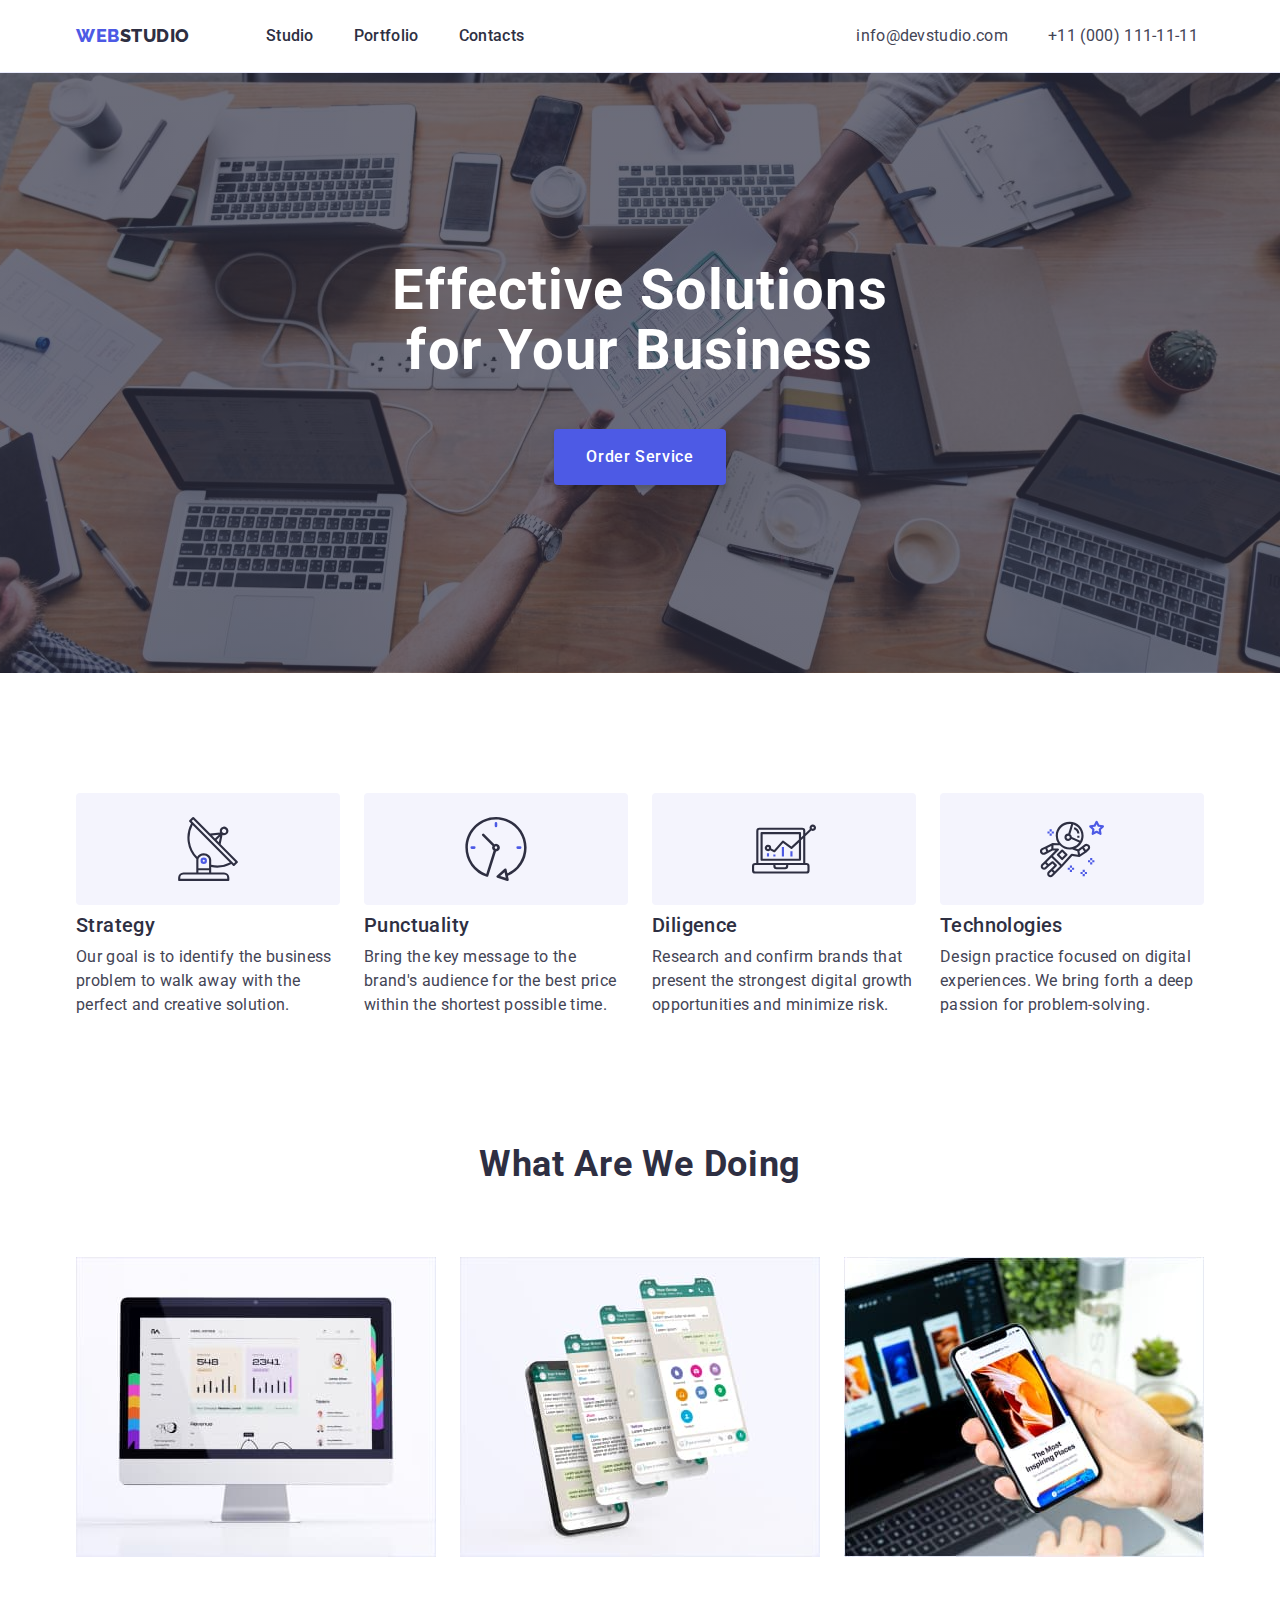
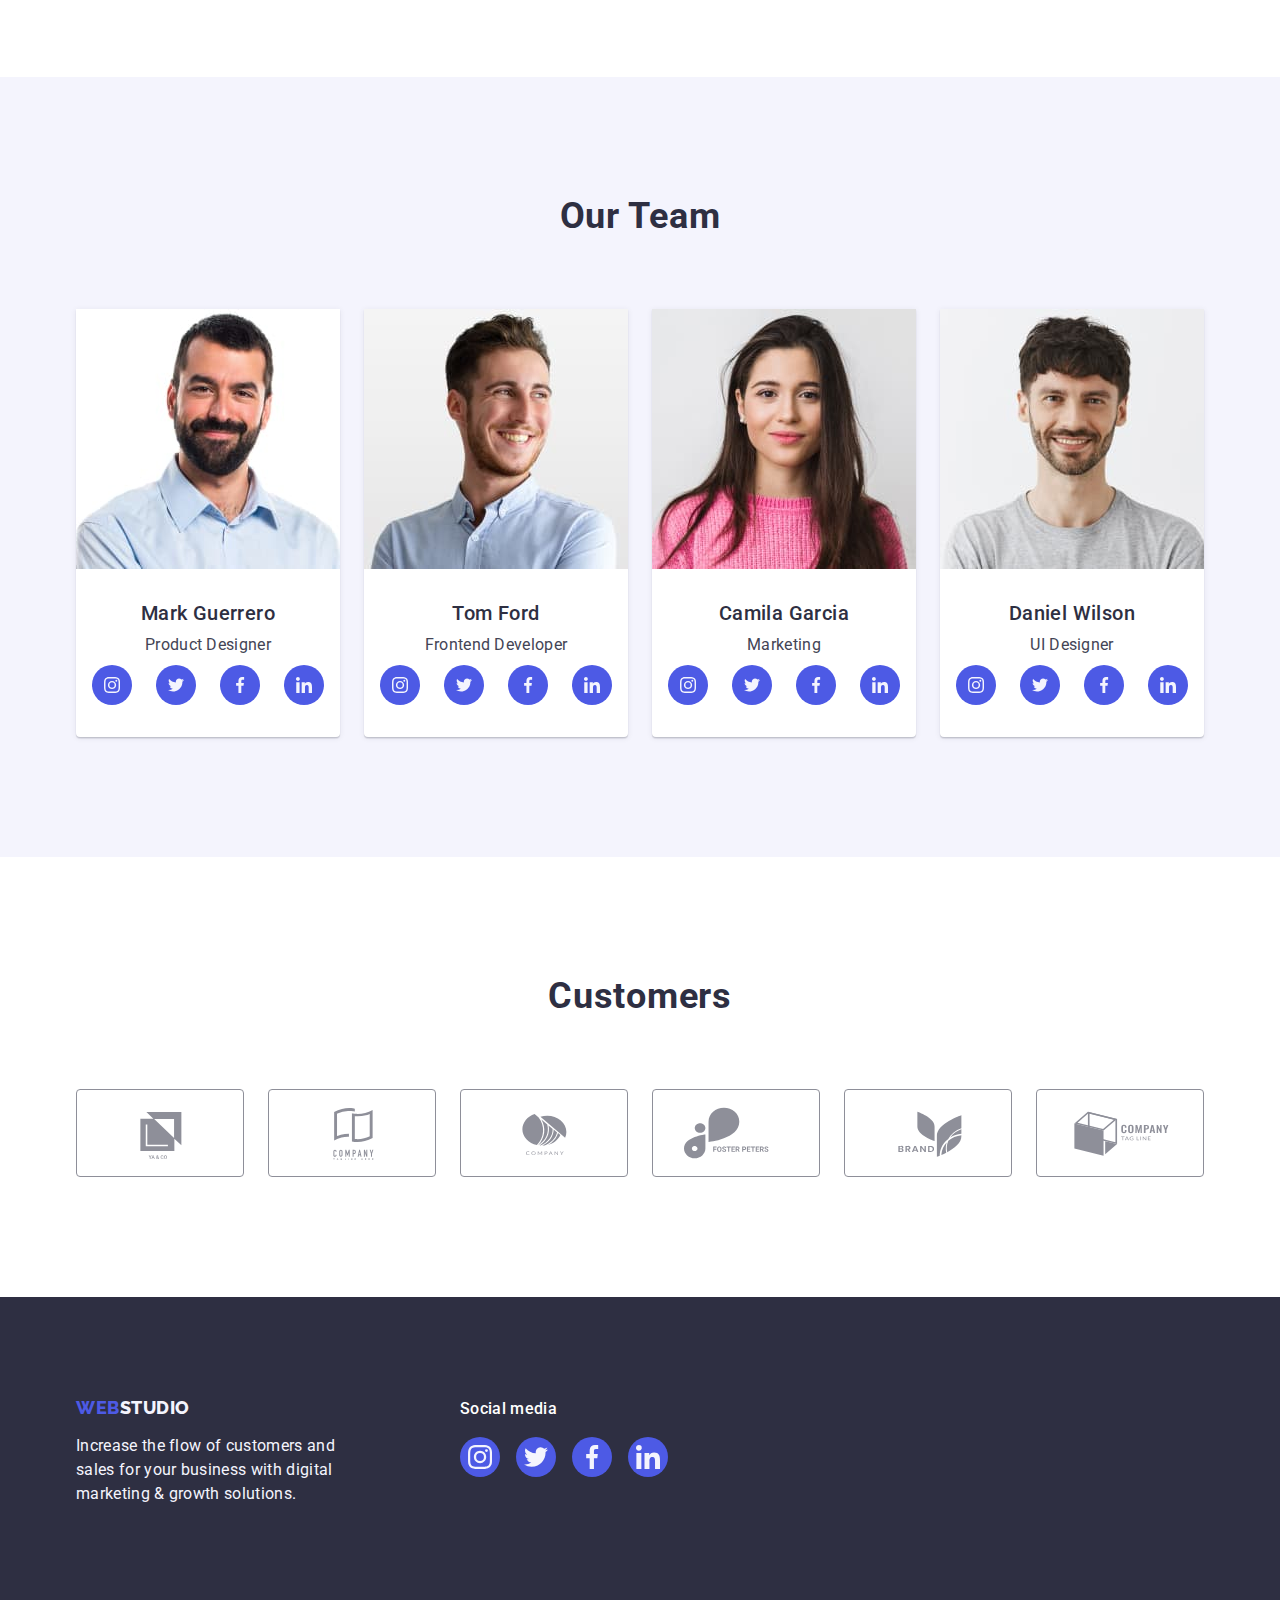
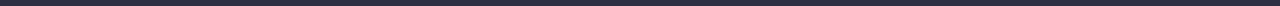
==== index.html @ 0d64856b "Initial commit" ====
<!DOCTYPE html>
<html lang="en">
  <head>
    <meta charset="UTF-8" />
    <meta name="viewport" content="width=device-width, initial-scale=1.0" />
    <link
      rel="stylesheet"
      href="https://cdnjs.cloudflare.com/ajax/libs/modern-normalize/2.0.0/modern-normalize.min.css"
      integrity="sha512-4xo8blKMVCiXpTaLzQSLSw3KFOVPWhm/TRtuPVc4WG6kUgjH6J03IBuG7JZPkcWMxJ5huwaBpOpnwYElP/m6wg=="
      crossorigin="anonymous"
      referrerpolicy="no-referrer"
    />
    <link rel="preconnect" href="https://fonts.googleapis.com" />
    <link rel="preconnect" href="https://fonts.gstatic.com" crossorigin />
    <link
      href="https://fonts.googleapis.com/css2?family=Montserrat:wght@400;700&family=Raleway:wght@800&family=Roboto:wght@400;500;700;900&display=swap"
      rel="stylesheet"
    />
    <link rel="stylesheet" href="./css/styles.css" />
    <title>HW-01</title>
  </head>
  <body class="body">
    <header class="header">
      <div class="container head">
        <!-- _____________________________________________________NAVIGATION - MENU -->
        <nav class="nav">
          <a href="./index.html" class="logo link"
            >Web<span class="logo-studio">Studio</span></a
          >
          <ul class="menu list">
            <li class="menu-item">
              <a href="./index.html" class="menu-link link">Studio</a>
            </li>
            <li class="menu-item">
              <a href="./portfolio.html" class="menu-link link">Portfolio</a>
            </li>
            <li class="menu-item">
              <a href="" class="menu-link link">Contacts</a>
            </li>
          </ul>
        </nav>
        <!-- ______________________________________________________ADDRESSES_____ -->
        <address class="address link">
          <ul class="address list">
            <li>
              <a href="mailto:info@devstudio.com" class="mail-tel link"
                >info@devstudio.com</a
              >
            </li>
            <li>
              <a href="tel:+110001111111" class="mail-tel link"
                >+11 (000) 111-11-11</a
              >
            </li>
          </ul>
        </address>
      </div>
    </header>
    <main>
      <!-- _______________________________________________________FIRST SECTION ______-->
      <section class="starting-section background section">
        <div class="container container-one">
          <h1 class="heading-one">Effective Solutions for Your Business</h1>
          <button type="button" class="index-s-one-button">
            Order Service
          </button>
        </div>
      </section>
      <section class="section">
        <div class="container">
          <h2 class="visually-hidden">section2</h2>
          <!-- _____________________________________________________________________________________________ GOALS-->
          <ul class="first-index list">
            <li class="i-list-item">
              <div class="goal-icon-box">
                <svg width="64" height="64" xmlns="http://www.w3.org/2000/svg">
                  <use href="./images/icons.svg#icon-antenna1"></use>
                </svg>
              </div>
              <h3 class="index-h-three">Strategy</h3>
              <p class="index-p">
                Our goal is to identify the business problem to walk away with
                the perfect and creative solution.
              </p>
            </li>
            <li class="i-list-item">
              <div class="goal-icon-box">
                <svg width="64" height="64" xmlns="http://www.w3.org/2000/svg">
                  <use href="./images/icons.svg#icon-clock1"></use>
                </svg>
              </div>
              <h3 class="index-h-three">Punctuality</h3>
              <p class="index-p">
                Bring the key message to the brand's audience for the best price
                within the shortest possible time.
              </p>
            </li>
            <li class="i-list-item">
              <div class="goal-icon-box">
                <svg width="64" height="64" xmlns="http://www.w3.org/2000/svg">
                  <use href="./images/icons.svg#icon-diagram1"></use>
                </svg>
              </div>
              <h3 class="index-h-three">Diligence</h3>
              <p class="index-p">
                Research and confirm brands that present the strongest digital
                growth opportunities and minimize risk.
              </p>
            </li>
            <li class="i-list-item">
              <div class="goal-icon-box">
                <svg width="64" height="64" xmlns="http://www.w3.org/2000/svg">
                  <use href="./images/icons.svg#icon-astronaut1"></use>
                </svg>
              </div>
              <h3 class="index-h-three">Technologies</h3>
              <p class="index-p">
                Design practice focused on digital experiences. We bring forth a
                deep passion for problem-solving.
              </p>
            </li>
          </ul>
        </div>
      </section>
      <!-- ___________________________________________________________________________________WHAT R WE DOING SECTION ___-->
      <section class="third-section section">
        <div class="container">
          <h2 class="index-h-two">What are we doing</h2>
          <ul class="second-index list">
            <li class="second-list-item">
              <img
                class="img"
                src="./images/img1a.jpg"
                alt="Computer screen with a displayed data of some website"
                width="360"
                height="300"
              />
            </li>
            <li class="second-list-item">
              <img
                class="img"
                src="./images/img2a.jpg"
                alt="Mobile phone with four layers of different
            screens coming out of it. No background."
                width="360"
                height="300"
              />
            </li>
            <li class="second-list-item">
              <img
                class="img"
                src="./images/img3a.jpg"
                alt="Hand holding a mobile phone over a laptop."
                width="360"
                height="300"
              />
            </li>
          </ul>
        </div>
      </section>
      <!-- ___________________________________________________________________________________________STUFF SECTION________-->
      <section class="section four">
        <div class="container stuff-container">
          <h2 class="index-h-two">Our Team</h2>
          <ul class="stuff-list list">
            <li class="stuff-description">
              <img
                src="./images/tc1a.jpg"
                alt="Mark Guerrero. Product designer. Man with black hair and a beard, blue collar."
                width="264"
                height="260"
              />
              <div class="stuff">
                <h3 class="index-h-three">Mark Guerrero</h3>
                <p class="index-p">Product Designer</p>
                <ul class="list social-media-icons">
                  <li class="social-media-list">
                    <a href="" class="sm-icon">
                      <svg
                        class="svg-stuff"
                        xmlns="http://www.w3.org/2000/svg"
                        width="16"
                        height="16"
                        viewBox="0 0 16 16"
                        fill="none"
                      >
                        <use href="./images/icons.svg#icon-instagram2"></use>
                      </svg>
                    </a>
                  </li>
                  <li class="social-media-list">
                    <a href="" class="sm-icon">
                      <svg
                        class="svg-stuff"
                        xmlns="http://www.w3.org/2000/svg"
                        width="16"
                        height="16"
                        viewBox="0 0 16 16"
                        fill="none"
                      >
                        <use href="./images/icons.svg#icon-twitter1"></use>
                      </svg>
                    </a>
                  </li>
                  <li class="social-media-list">
                    <a href="" class="sm-icon">
                      <svg
                        class="svg-stuff"
                        xmlns="http://www.w3.org/2000/svg"
                        width="16"
                        height="16"
                        viewBox="0 0 16 16"
                        fill="none"
                      >
                        <use href="./images/icons.svg#icon-facebook1"></use>
                      </svg>
                    </a>
                  </li>
                  <li class="social-media-list">
                    <a href="" class="sm-icon">
                      <svg
                        class="svg-stuff"
                        xmlns="http://www.w3.org/2000/svg"
                        width="16"
                        height="16"
                        viewBox="0 0 16 16"
                        fill="none"
                      >
                        <use href="./images/icons.svg#icon-linkedin1"></use>
                      </svg>
                    </a>
                  </li>
                </ul>
              </div>
            </li>
            <li class="stuff-description">
              <img
                src="./images/tc2a.jpg"
                alt="Tom Ford, frontend developer. Young man with light brown hair and stylish beard."
                width="264"
                height="260"
              />
              <div class="stuff">
                <h3 class="index-h-three">Tom Ford</h3>
                <p class="index-p">Frontend Developer</p>
                <ul class="list social-media-icons">
                  <li class="social-media-list">
                    <a href="" class="sm-icon">
                      <svg
                        class="svg-stuff"
                        xmlns="http://www.w3.org/2000/svg"
                        width="16"
                        height="16"
                        viewBox="0 0 16 16"
                        fill="none"
                      >
                        <use href="./images/icons.svg#icon-instagram2"></use>
                      </svg>
                    </a>
                  </li>
                  <li class="social-media-list">
                    <a href="" class="sm-icon">
                      <svg
                        class="svg-stuff"
                        xmlns="http://www.w3.org/2000/svg"
                        width="16"
                        height="16"
                        viewBox="0 0 16 16"
                        fill="none"
                      >
                        <use href="./images/icons.svg#icon-twitter1"></use>
                      </svg>
                    </a>
                  </li>
                  <li class="social-media-list">
                    <a href="" class="sm-icon">
                      <svg
                        class="svg-stuff"
                        xmlns="http://www.w3.org/2000/svg"
                        width="16"
                        height="16"
                        viewBox="0 0 16 16"
                        fill="none"
                      >
                        <use href="./images/icons.svg#icon-facebook1"></use>
                      </svg>
                    </a>
                  </li>
                  <li class="social-media-list">
                    <a href="" class="sm-icon">
                      <svg
                        class="svg-stuff"
                        xmlns="http://www.w3.org/2000/svg"
                        width="16"
                        height="16"
                        viewBox="0 0 16 16"
                        fill="none"
                      >
                        <use href="./images/icons.svg#icon-linkedin1"></use>
                      </svg>
                    </a>
                  </li>
                </ul>
              </div>
            </li>
            <li class="stuff-description">
              <img
                src="./images/tc3a.jpg"
                alt="Camina Garcia, marketing. A woman with long brown hair, wearing ping sweater."
                width="264"
                height="260"
              />
              <div class="stuff">
                <h3 class="index-h-three">Camila Garcia</h3>
                <p class="index-p">Marketing</p>
                <ul class="list social-media-icons">
                  <li class="social-media-list">
                    <a href="" class="sm-icon">
                      <svg
                        class="svg-stuff"
                        xmlns="http://www.w3.org/2000/svg"
                        width="16"
                        height="16"
                        viewBox="0 0 16 16"
                        fill="none"
                      >
                        <use href="./images/icons.svg#icon-instagram2"></use>
                      </svg>
                    </a>
                  </li>
                  <li class="social-media-list">
                    <a href="" class="sm-icon">
                      <svg
                        class="svg-stuff"
                        xmlns="http://www.w3.org/2000/svg"
                        width="16"
                        height="16"
                        viewBox="0 0 16 16"
                        fill="none"
                      >
                        <use href="./images/icons.svg#icon-twitter1"></use>
                      </svg>
                    </a>
                  </li>
                  <li class="social-media-list">
                    <a href="" class="sm-icon">
                      <svg
                        class="svg-stuff"
                        xmlns="http://www.w3.org/2000/svg"
                        width="16"
                        height="16"
                        viewBox="0 0 16 16"
                        fill="none"
                      >
                        <use href="./images/icons.svg#icon-facebook1"></use>
                      </svg>
                    </a>
                  </li>
                  <li class="social-media-list">
                    <a href="" class="sm-icon">
                      <svg
                        class="svg-stuff"
                        xmlns="http://www.w3.org/2000/svg"
                        width="16"
                        height="16"
                        viewBox="0 0 16 16"
                        fill="none"
                      >
                        <use href="./images/icons.svg#icon-linkedin1"></use>
                      </svg>
                    </a>
                  </li>
                </ul>
              </div>
            </li>
            <li class="stuff-description">
              <img
                src="./images/tc4a.jpg"
                alt="Daniel Wilson, UI designer. A young man with dark brown hair, wearing a tshirt."
                width="264"
                height="260"
              />
              <div class="stuff">
                <h3 class="index-h-three">Daniel Wilson</h3>
                <p class="index-p">UI Designer</p>
                <ul class="list social-media-icons">
                  <li class="social-media-list">
                    <a href="" class="sm-icon">
                      <svg
                        class="svg-stuff"
                        xmlns="http://www.w3.org/2000/svg"
                        width="16"
                        height="16"
                        viewBox="0 0 16 16"
                        fill="none"
                      >
                        <use href="./images/icons.svg#icon-instagram2"></use>
                      </svg>
                    </a>
                  </li>
                  <li class="social-media-list">
                    <a href="" class="sm-icon">
                      <svg
                        class="svg-stuff"
                        xmlns="http://www.w3.org/2000/svg"
                        width="16"
                        height="16"
                        viewBox="0 0 16 16"
                        fill="none"
                      >
                        <use href="./images/icons.svg#icon-twitter1"></use>
                      </svg>
                    </a>
                  </li>
                  <li class="social-media-list">
                    <a href="" class="sm-icon">
                      <svg
                        class="svg-stuff"
                        xmlns="http://www.w3.org/2000/svg"
                        width="16"
                        height="16"
                        viewBox="0 0 16 16"
                        fill="none"
                      >
                        <use href="./images/icons.svg#icon-facebook1"></use>
                      </svg>
                    </a>
                  </li>
                  <li class="social-media-list">
                    <a href="" class="sm-icon">
                      <svg
                        class="svg-stuff"
                        xmlns="http://www.w3.org/2000/svg"
                        width="16"
                        height="16"
                        viewBox="0 0 16 16"
                        fill="none"
                      >
                        <use href="./images/icons.svg#icon-linkedin1"></use>
                      </svg>
                    </a>
                  </li>
                </ul>
              </div>
            </li>
          </ul>
        </div>
      </section>
      <!-- ________________________________________________________________________________CUSTOMERS ___-->
      <section class="section">
        <div class="container">
          <h2 class="index-h-two">Customers</h2>
          <ul class="customers list">
            <li class="icon-list">
              <a href="" class="customers-icon icon">
                <svg
                  class="svg-customer"
                  width="104"
                  height="56"
                  viewBox="0 0 104 56"
                  fill="none"
                >
                  <use href="./images/icons.svg#icon-logo"></use>
                </svg>
              </a>
            </li>
            <li class="icon-list">
              <a href="" class="customers-icon icon">
                <svg
                  class="svg-customer"
                  width="104"
                  height="56"
                  viewBox="0 0 104 56"
                  fill="none"
                >
                  <use href="./images/icons.svg#icon-logo2"></use>
                </svg>
              </a>
            </li>
            <li class="icon-list">
              <a href="" class="customers-icon icon">
                <svg
                  class="svg-customer"
                  width="104"
                  height="56"
                  viewBox="0 0 104 56"
                  fill="none"
                >
                  <use href="./images/icons.svg#icon-logo3"></use>
                </svg>
              </a>
            </li>
            <li class="icon-list">
              <a href="" class="customers-icon icon">
                <svg
                  class="svg-customer"
                  width="104"
                  height="56"
                  viewBox="0 0 104 56"
                  fill="none"
                >
                  <use href="./images/icons.svg#icon-logo4"></use>
                </svg>
              </a>
            </li>
            <li class="icon-list">
              <a href="" class="customers-icon icon">
                <svg
                  class="svg-customer"
                  width="104"
                  height="56"
                  viewBox="0 0 104 56"
                  fill="none"
                >
                  <use href="./images/icons.svg#icon-logo5"></use>
                </svg>
              </a>
            </li>
            <li class="icon-list">
              <a href="" class="customers-icon icon">
                <svg
                  class="svg-customer"
                  width="104"
                  height="56"
                  viewBox="0 0 104 56"
                  fill="none"
                >
                  <use href="./images/icons.svg#icon-logo6"></use>
                </svg>
              </a>
            </li>
          </ul>
        </div>
      </section>
    </main>
    <!-- _________________________________________________________________________FOOTER-->
    <footer id="contacts" class="footer">
      <div class="container footer-container">
        <div class="footer-logo-div">
          <a href="./index.html" class="logo link footer-logo"
            >Web<span class="logo-studio">Studio</span></a
          >
          <p class="footer-text">
            Increase the flow of customers and sales for your business with
            digital marketing & growth solutions.
          </p>
        </div>
        <div>
          <p class="social-media-text">Social media</p>
          <ul class="list sm-icons-footer">
            <li class="social-media-list">
              <a href="" class="sm-icon-f">
                <svg
                  class="svg-stuff"
                  xmlns="http://www.w3.org/2000/svg"
                  width="24"
                  height="24"
                  viewBox="0 0 24 24"
                  fill="none"
                >
                  <use href="./images/icons.svg#icon-instagram2"></use>
                </svg>
              </a>
            </li>
            <li class="social-media-list">
              <a href="" class="sm-icon-f">
                <svg
                  class="svg-stuff"
                  xmlns="http://www.w3.org/2000/svg"
                  width="24"
                  height="24"
                  viewBox="0 0 24 24"
                  fill="none"
                >
                  <use href="./images/icons.svg#icon-twitter1"></use>
                </svg>
              </a>
            </li>
            <li class="social-media-list">
              <a href="" class="sm-icon-f">
                <svg
                  class="svg-stuff"
                  xmlns="http://www.w3.org/2000/svg"
                  width="24"
                  height="24"
                  viewBox="0 0 24 24"
                  fill="none"
                >
                  <use href="./images/icons.svg#icon-facebook1"></use>
                </svg>
              </a>
            </li>
            <li class="social-media-list">
              <a href="" class="sm-icon-f">
                <svg
                  class="svg-stuff"
                  xmlns="http://www.w3.org/2000/svg"
                  width="24"
                  height="24"
                  viewBox="0 0 24 24"
                  fill="none"
                >
                  <use href="./images/icons.svg#icon-linkedin1"></use>
                </svg>
              </a>
            </li>
          </ul>
        </div>
      </div>
    </footer>
  </body>
</html>
---- css/styles.css ----
:root {
  --primary-brand: #4d5ae5;
  --pressed-state: #404bbf;
  --dark: #2e2f42;
  --success: #31d0aa;
  --text: #434455;
  --subtle-text: #8e8f99;
  --accent: #e7e9fc;
  --light: #f4f4fd;
  --modal-overlay: #2e2f4266;
  --hero-background: #2e2f42b2;
  --white-background: #ffffff;
  --modal-background: #fcfcfc;
  --gap-header: 40px;
  --gap-content: 24px;
  --col-count: 3;
}

* {
  box-sizing: border-box;
  margin: 0;
  padding: 0;
}

.body {
  color: var(--text);
  font-family: "Roboto", sans-serif;
  font-weight: regular;
  font-size: 16px;
  line-height: 1.5;
  letter-spacing: 0.02em;
  background-color: var(--white-background);
}

.container {
  width: 1158px;
  padding: 0 15px;
  margin: 0 auto;
}

.link {
  text-decoration: none;
}

.list {
  list-style: none;
}

.section {
  padding-bottom: 120px;
  padding-top: 120px;
}

img {
  display: block;
  max-width: 100%;
  height: auto;
}

h1,
h2,
h3,
h4,
h5,
h6,
p {
  margin: 0;
}

/* HEADER */

.header {
  border-bottom: 1px solid var(--accent);
  display: flex;
  box-shadow: 0px 2px 1px rgba(46, 47, 66, 0.08), 0px 1px 1px rgba(46, 47, 66, 0.16), 0px 1px 6px rgba(46, 47, 66, 0.08);
  max-width: 100%;
}

.head {
  display: flex;
}

.nav {
  display: flex;
  align-items: center;
  margin-right: 332px;
}

.menu {
  display: flex;
  flex-direction: row;
  justify-content: flex-start;
  align-items: flex-start;
  flex-shrink: 0;
  gap: var(--gap-header);
  }

.menu-link {
  color: var(--dark);
  font-size: 16px;
  font-weight: 500;
  letter-spacing: 0.02em;
  padding: 24px 0;
}

.menu-item {
  padding: 24px 0;
}

nav .logo {
  font-family: Raleway, sans-serif;
  font-weight: 800;
  font-size: 18px;
  line-height: 1.17;
  letter-spacing: 0.03em;
  text-transform: uppercase;
  color: var(--primary-brand);
  margin-right: 76px;
}

nav .logo-studio {
  color: var(--dark);
}

.menu-link:hover,
.menu-link:focus {
  color: var(--pressed-state);
  display: flex;
  padding-top: 0;
  padding-bottom: 0;
  flex-direction: column;
  align-items: flex-start;
  flex-shrink: 0;
  gap: var(--gap-header);
}

.address {
  display: flex;
  flex-direction: row;
  align-items: center;
  gap: var(--gap-header);
  letter-spacing: 0.32px;
  font-style: normal;
}

.mail-tel {
  color: var(--text);
}

.mail-tel:hover {
  color: var(--pressed-state);
}

.mail-tel:focus {
  color: var(--pressed-state);
}

.logo {
  font-family: Raleway, sans-serif;
  font-weight: 800;
  font-size: 18px;
  line-height: 1.17;
  letter-spacing: 0.03em;
  text-transform: uppercase;
  color: var(--primary-brand);
}

.logo-studio {
  color: var(--light);
}

/* FOOTER */

.footer {
  background-color: var(--dark);
  padding: 100px 0;
  }

.footer-container {
  display: flex;
  align-items: baseline;
}
  
.footer-logo {
  display: inline-block;
  margin-bottom: 16px;
}

.footer-text {
  color: var(--light);
  max-width: 264px;
  text-align: left;
 }

.footer-logo-div {
  margin-right: 120px;
}

.social-media-text {
  color: var(--white-background);
  font-weight: 500;
  margin-bottom: 16px;
}

.sm-icons-footer {
  display: flex;
justify-content: center;
align-items: center;
gap: 16px;
}

.sm-icon-f {
background-color: var(--primary-brand);
border-radius: 50%;
width: 100%;
height: 100%;
display:flex;
justify-content: center;
align-items: center;
}

.sm-icon-f:hover, .sm-icon-f:focus {
  background-color: var(--success);
}

/* INDEX PAGE */
/* ___________________________________________pierwszy nagłówek */
.starting-section {
    margin: 0 auto;
  padding: 188px 0;
  background-position: center; 
  background-size: cover;
  display: flex;
  justify-content: center;
}

.background {
  background-image: linear-gradient(rgba(46, 47, 66, 0.7), rgba(46, 47, 66, 0.7)), url(../images/people-office1.jpg);
  background-repeat: no-repeat;
  max-width: 1440px;
}

.container-one {
  display: inline-flex;
  flex-direction: column;
  align-items: center;
  margin: 0 auto;
  color: var(--white-background);
}

.heading-one {
  font-size: 56px;
  line-height: 1.07;
  text-align: center;
  letter-spacing: 0.02em;
  font-weight: 700;
  max-width: 496px;
  margin-bottom: 48px;
}

/* ________________________________________________przycisk order service */
.index-s-one-button {
  background-color: var(--primary-brand);
  color: var(--white-background);
  font-family: "Roboto", sans-serif;
  font-size: 16px;
  font-style: normal;
  font-weight: 500;
  line-height: 1.5;
  letter-spacing: 0.04em;
  cursor: pointer;
  padding: 16px 32px;
  gap: 10px;
  border: none;
  border-radius: 4px;
  box-shadow: 0px 4px 4px 0px rgba(0, 0, 0, 0.15);
  min-width: 169px;
}

.index-s-one-button:hover, .index-s-one-button:focus {
  background-color: var(--pressed-state);
  border: none;
}

/* _______________________________opisy - kontener */

/* _______________________________ukryty nagłówek */
.visually-hidden {
  position: absolute;
  width: 1px;
  height: 1px;
  margin: -1px;
  border: 0;
  padding: 0;
  white-space: nowrap;
  clip-path: inset(100%);
  clip: rect(0 0 0 0);
  overflow: hidden;
}
/* ________________________________lista opisów */
.first-index {
  display: flex;
  justify-content: center;
  gap: var(--gap-content);
}

.i-list-item {
  display: flex;
  max-width: 264px;
  flex-direction: column;
  align-items: flex-start;
}

.i-list-item:first-child {
  padding-left: 0;
}

.i-list-item:last-child {
  padding-right: 0;
}

.goal-icon-box {
width: 264px;
height: 112px;
display: flex;
justify-content: center;
align-items: center;
margin-bottom: 8px;
background: var(--light);
border-radius: 4px;
}

.goal-icon-box > svg {
width: 64px;
height: 64px;
}

.index-h-three {
  color: var(--dark);
  font-family: "Roboto", sans-serif;
  font-size: 20px;
  font-style: normal;
  font-weight: 500;
  line-height: 1.2;
  letter-spacing: 0.02em;
  margin-bottom: 8px;
}

.index-p {
  color: var(--text);
  font-family: "Roboto", sans-serif;
  font-size: 16px;
  font-style: normal;
  font-weight: 400;
  line-height: 1.5;
  letter-spacing: 0.02em;
  padding-bottom: 8px;
}

.index-p:first-child {
  margin-left: 0;
  margin-right: 12px;
}
.index-p:last-child {
  margin-right: 0;
}

.index-h-two {
  color: var(--dark);
  text-align: center;
  font-family: "Roboto", sans-serif;
  font-size: 36px;
  font-style: normal;
  font-weight: 700;
  line-height: 1.11;
  letter-spacing: 0.02em;
  text-transform: capitalize;
  margin-bottom: 72px;
}

.third-section {
  padding-top: 0;
}
/* __________________________________lista obrazków */

.second-index {
  display: flex;
  gap: var(--gap-content);
}

.second-list-item {
  display: inline-flex;
  flex-direction: column;
  flex-basis: calc((100% - 48px) / 3);
}

.second-index > .img {
  border: 1 solid var(--accent);
}

/* _________________________________our stuff */
.four {
  background-color: var(--light);
}

.stuff-container {
  display: block;
}

.stuff-list {
  display: flex;
  gap: var(--gap-content);
  flex-basis: calc((100% - 72px) / 4);
}

.stuff {
  text-align: center;
  padding: 32px 0;
}

.stuff-description {
  background-color: var(--white-background);
  border-radius: 0 0 4px 4px;
  flex-basis: calc((100% -72px) / 4);
  box-shadow: 0px 2px 1px 0px rgba(46, 47, 66, 0.08), 0px 1px 1px 0px rgba(46, 47, 66, 0.16), 0px 1px 6px 0px rgba(46, 47, 66, 0.08);
}

.social-media-list {
  width: 40px;
  height: 40px;
}

.social-media-icons {
display: flex;
justify-content: center;
align-items: center;
gap: 24px;
}

.sm-icon {
background-color: var(--primary-brand);
border-radius: 50%;
width: 100%;
height: 100%;
display:flex;
justify-content: center;
align-items: center;
}

.sm-icon:hover, .sm-icon:focus {
  background-color: var(--pressed-state);
  border-color: var(--pressed-state);
}



.svg-stuff {
  fill: var(--light);
}

/* ____________________________________________________ CUSTOMERS */

.customers {
  display: flex;
  align-items: center;
  justify-items: center;
  gap: var(--gap-content);
}

.icon-list {
  width: 168px;
  height: 88px;
  }

.customers-icon {
  width: 100%;
  height: 100%;
  
}



.icon {
background-color: var(--white-background);
border-radius: 4px;
border: 1px solid var(--subtle-text);
width: calc((100% - 120px) / 6);
display:flex;
justify-content: center;
align-items: center;
width: 100%;
height: 100%;
color: var(--subtle-text);
}

.icon:hover, .icon:focus {
  border-color: var(--pressed-state);
  color: var(--pressed-state);
}

.svg-customer {
  fill: currentColor;
}


/* __________________________________PORTFOLIO PAGE */
.section-portfolio {
  padding-top: 96px;
  padding-bottom: 120px;
}

.main-portfolio {
  display: flex;
  flex-direction: column;
}
/* ______________________________________________ FILTERS _____ */
.filters {
  display: flex;
  flex-direction: row;
  justify-content: center;
  gap: var(--gap-content);
  padding-top: 0;
  margin-bottom: 72px;
}

.filter-link {
  display: block;
}

.button {
  color: var(--primary-brand);
  background-color: var(--light);
  text-align: center;
  cursor: pointer;
  font-family: "Roboto", sans-serif;
  font-weight: 500;
  font-size: 16px;
  letter-spacing: 0.04em;
  line-height: 1.5;
  padding: 12px 24px;
  border-radius: 4px;
  border: 1px solid var(--accent);
}

.button:hover,
.button:focus {
  color: var(--white-background);
  background-color: var(--pressed-state);
  border: 1px solid transparent;
  box-shadow: 0px 2px 2px 0px rgba(0, 0, 0, 0.12), 0px 2px 1px 0px rgba(0, 0, 0, 0.08), 0px 3px 1px 0px rgba(0, 0, 0, 0.10);
}



/* ______________________________________________IMGS LINKS ______ */

.portfolio-img-list {
  display: flex;
  flex-direction: row;
  flex-wrap: wrap;
  column-gap: 24px;
  row-gap: 48px;
}

.image-link {
  width: calc{(100%-48px)/3};
}

.aplication-link {
  display: block;
}

.aplication-link:hover, .aplication-link:focus {
  box-shadow: 0px 2px 1px 0px rgba(46, 47, 66, 0.08), 0px 1px 1px 0px rgba(46, 47, 66, 0.16), 0px 1px 6px 0px rgba(46, 47, 66, 0.08);
}

.img-description {
  padding: 32px 16px;
  border-left: 1px solid var(--accent);
  border-bottom: 1px solid var(--accent);
  border-right: 1px solid var(--accent);
}

.portfolio-headline {
  color: var(--dark);
  font-size: 20px;
  font-weight: 500;
  letter-spacing: 0.02em;
  line-height: 1.2;
  margin-bottom: 8px;
}
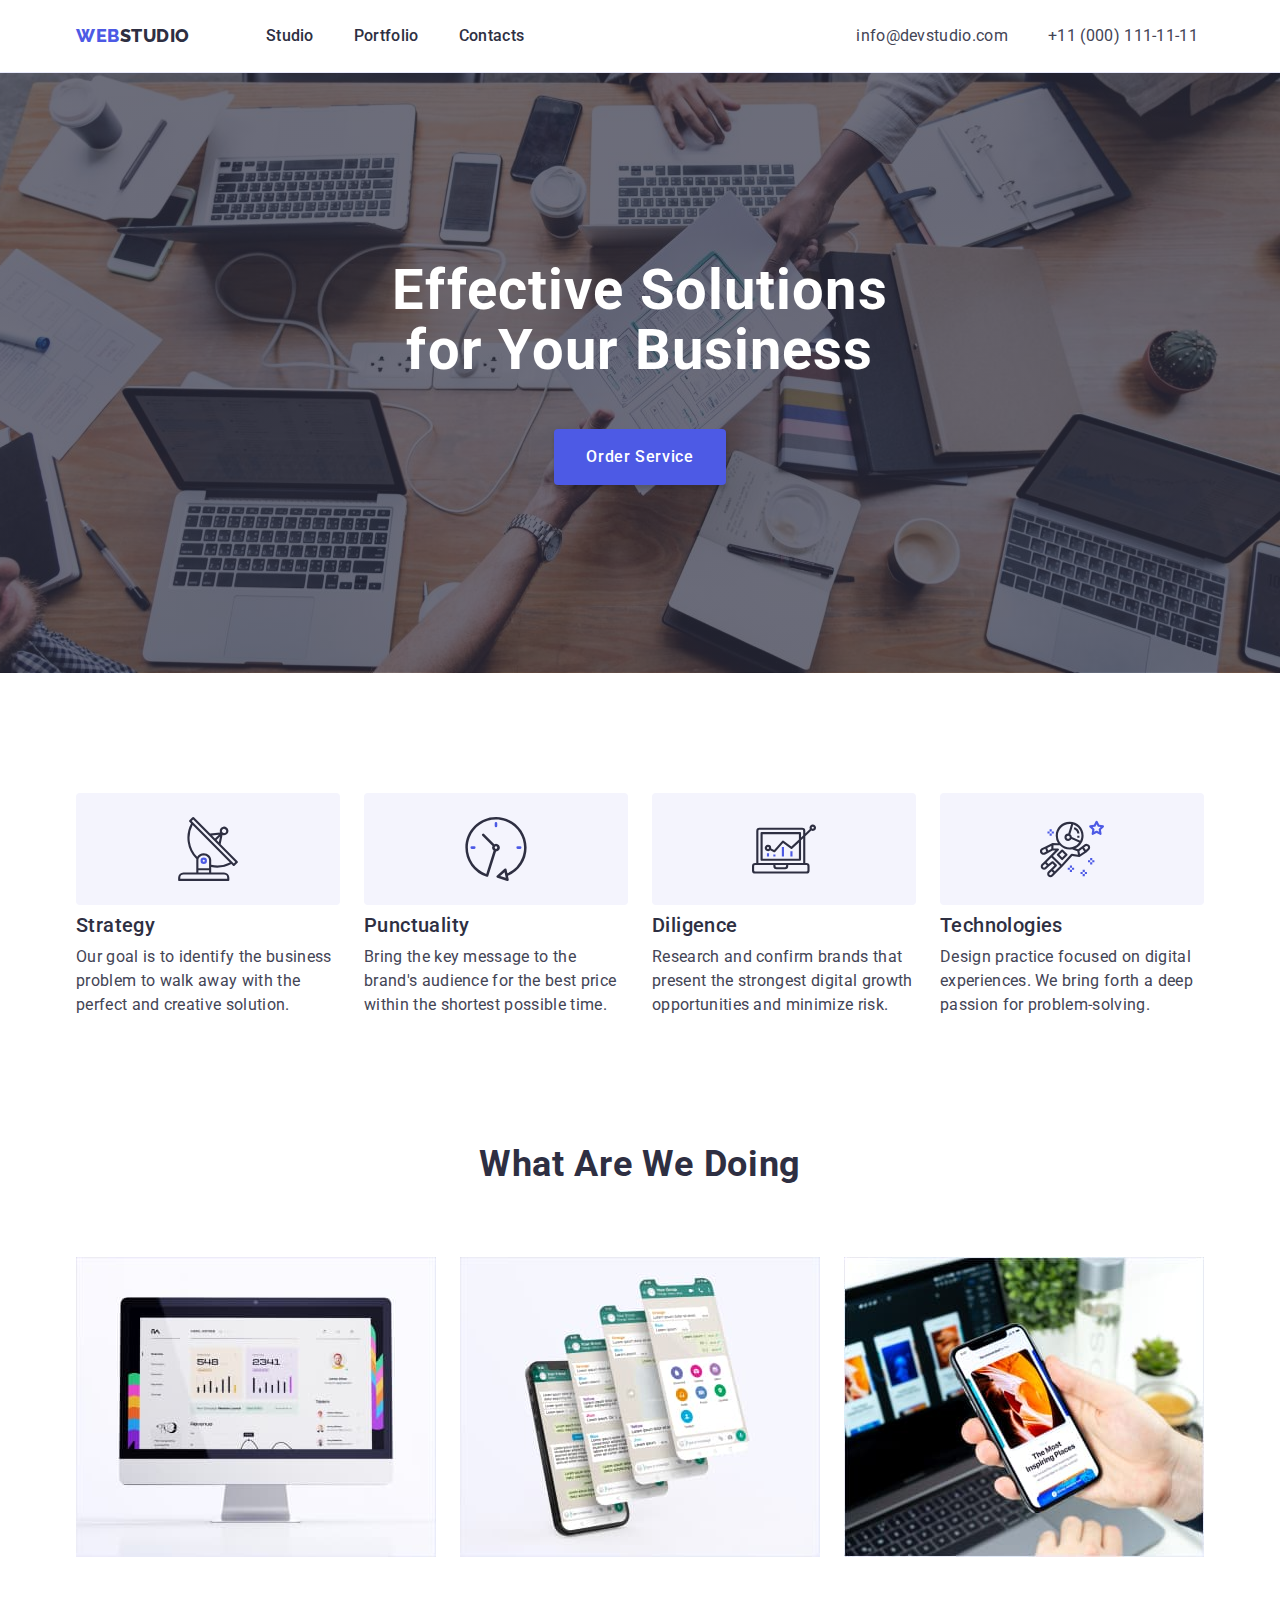
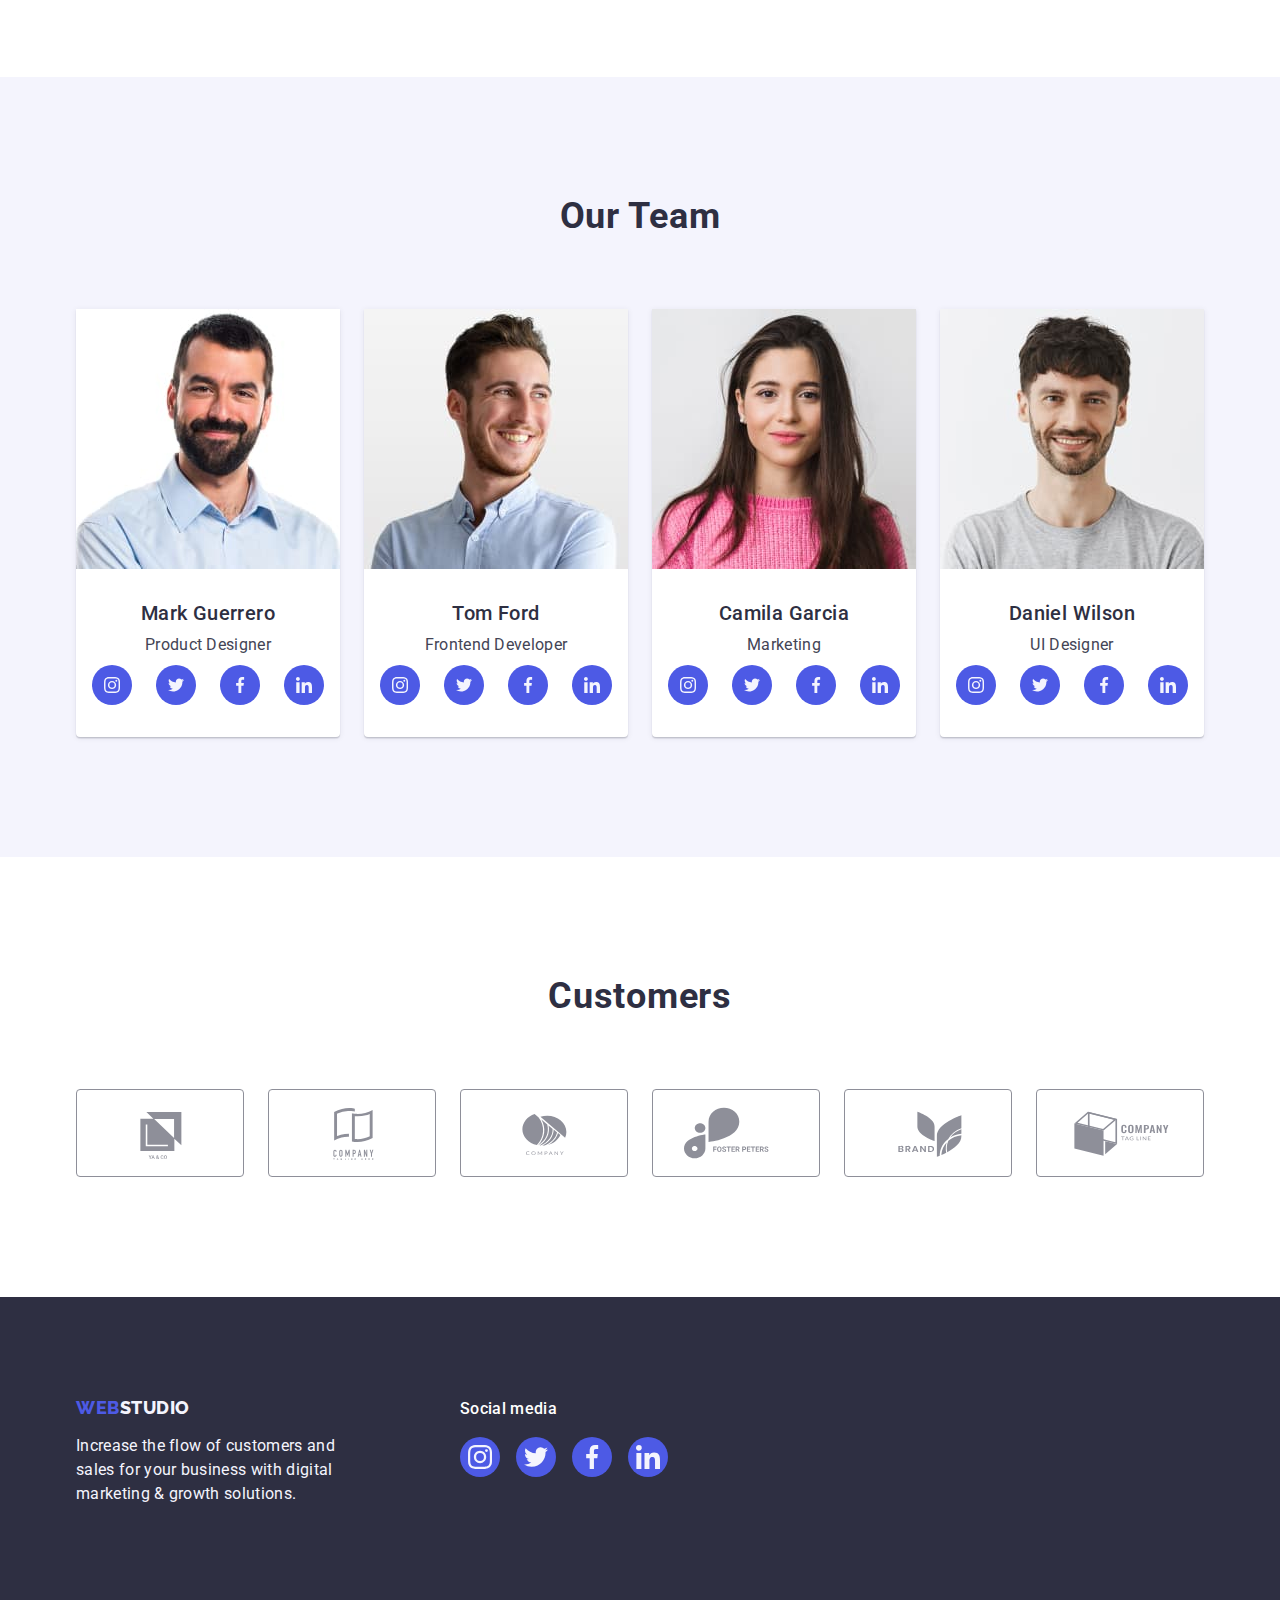
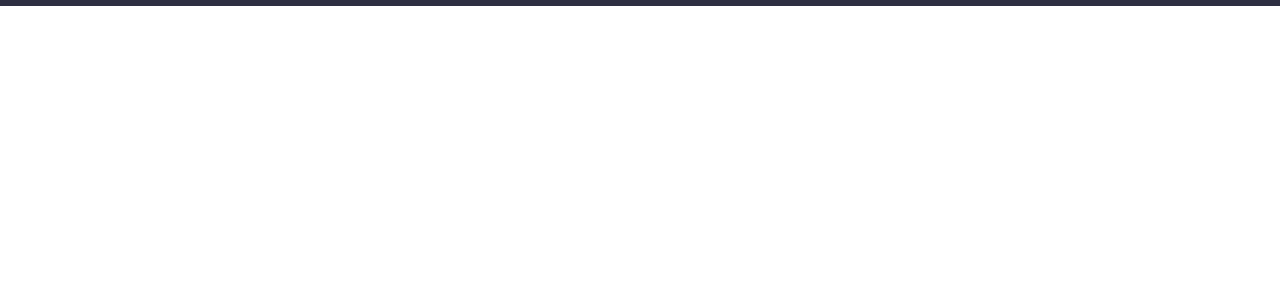
==== commit 15ebd389: "modal" ====
--- a/index.html
+++ b/index.html
@@ -61,7 +61,7 @@
       <section class="starting-section background section">
         <div class="container container-one">
           <h1 class="heading-one">Effective Solutions for Your Business</h1>
-          <button type="button" class="index-s-one-button">
+          <button url("./modal.js") type="button" class="index-s-one-button" data-modal-open>
             Order Service
           </button>
         </div>
@@ -608,5 +608,12 @@
         </div>
       </div>
     </footer>
+<div class="backdrop is-hidden" data-modal>
+  <div class="modal">
+    <button type="button" class="close-button" data-modal-close></button>
+  </div>
+</div>
+
+    <script src="./js/modal.js"></script>
   </body>
 </html>
--- a/css/styles.css
+++ b/css/styles.css
@@ -589,3 +589,49 @@
   line-height: 1.2;
   margin-bottom: 8px;
 }
+
+
+
+/* ______________________________________________ M O D A L _____________________________*/
+
+.is-hidden {
+  opacity: 0;
+  visibility: hidden;
+  pointer-events: none;
+}
+
+.backdrop {
+background: var(--modal-overlay, rgba(46, 47, 66, 0.40));
+position:relative;
+z-index: 40;
+}
+
+.modal {
+background-color: var(--modal-background);
+width: 408px;
+height: 584px;
+flex-shrink: 0;
+border-radius: 4px;
+background: var(--DAIRY, #FCFCFC);
+box-shadow: 0px 2px 1px 0px rgba(0, 0, 0, 0.20), 0px 1px 3px 0px rgba(0, 0, 0, 0.12), 0px 1px 1px 0px rgba(0, 0, 0, 0.14);
+z-index: 50;
+position: absolute;
+  top: 50%;
+  left: 50%;
+  transform: translate(-50%, -50%);
+}
+
+.close-button {
+position: absolute;
+border-radius: 50%;
+height: 24px;
+width: 24px;
+color: var(--accent);
+border: 1px solid rgba(0, 0, 0, 0.10);
+top: 24px;
+right: 24px;
+display:flex;
+align-items: center;
+justify-content: center;
+padding: 0;
+}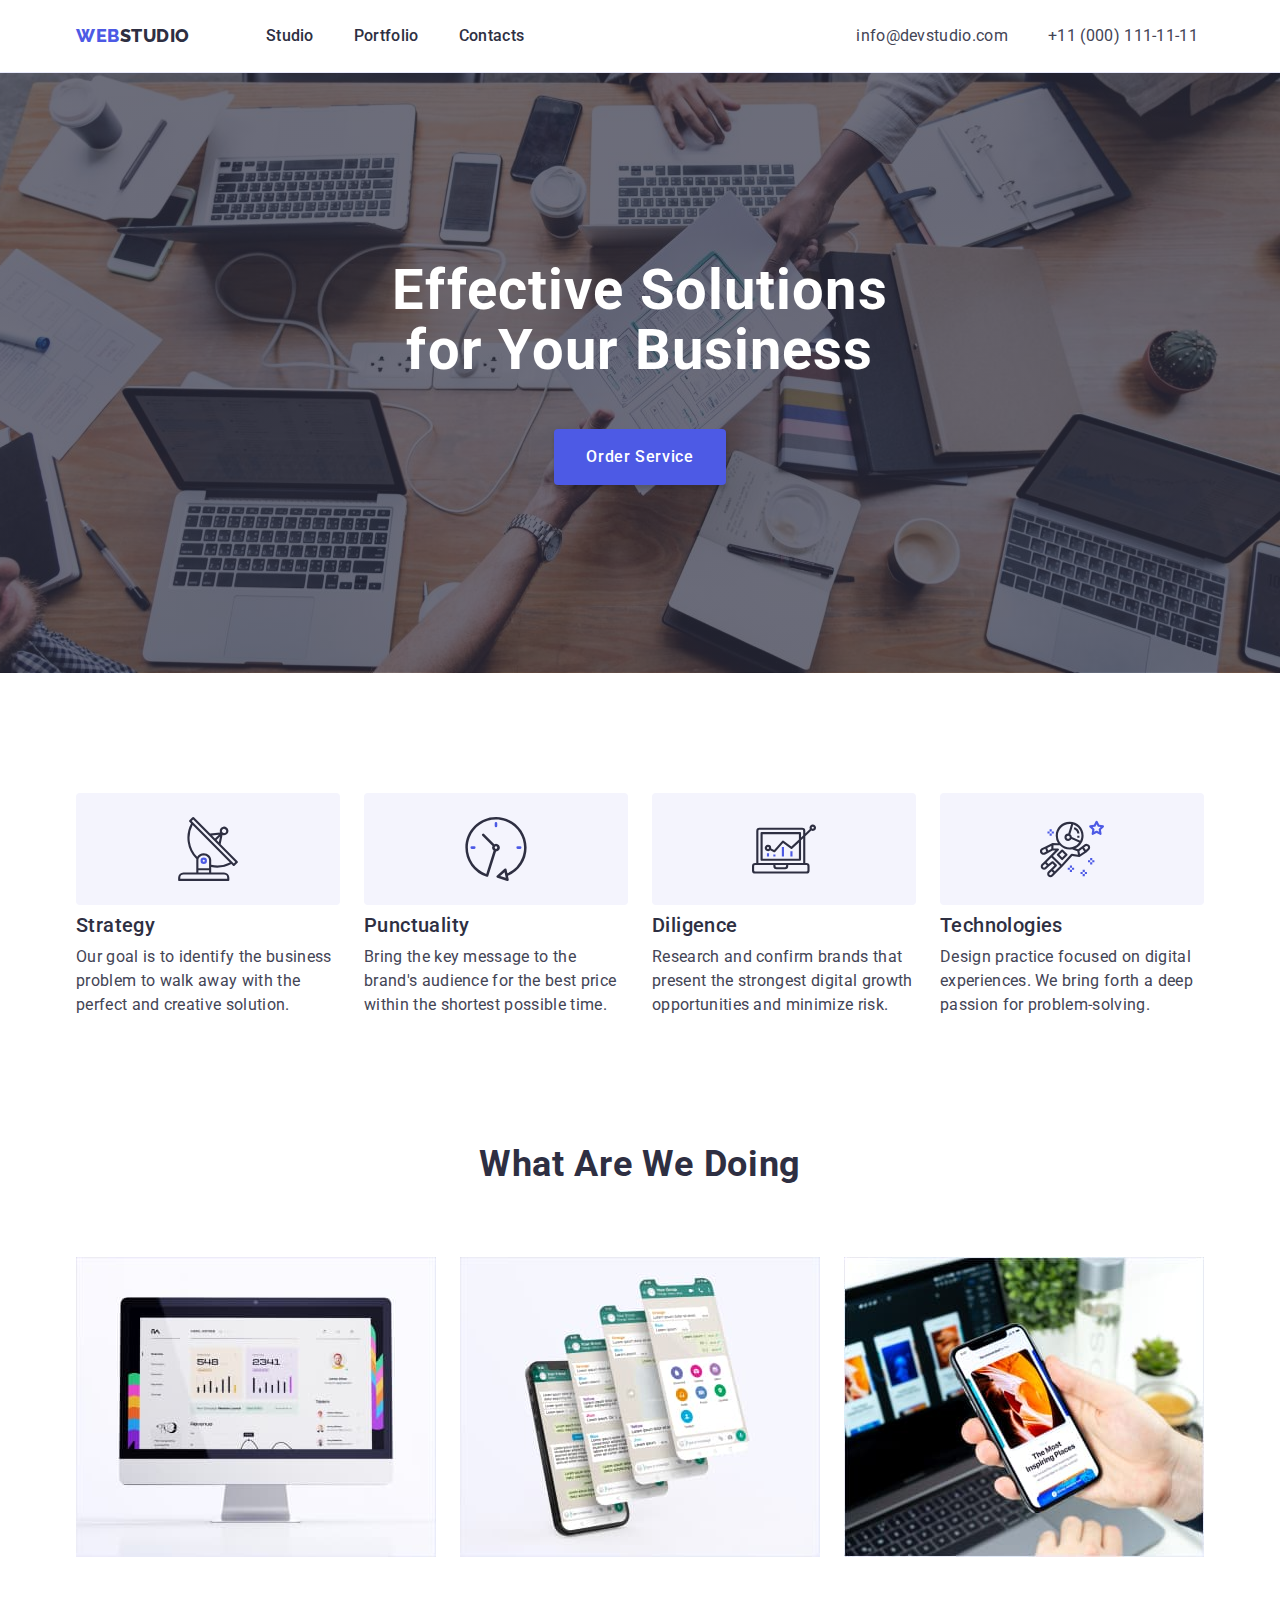
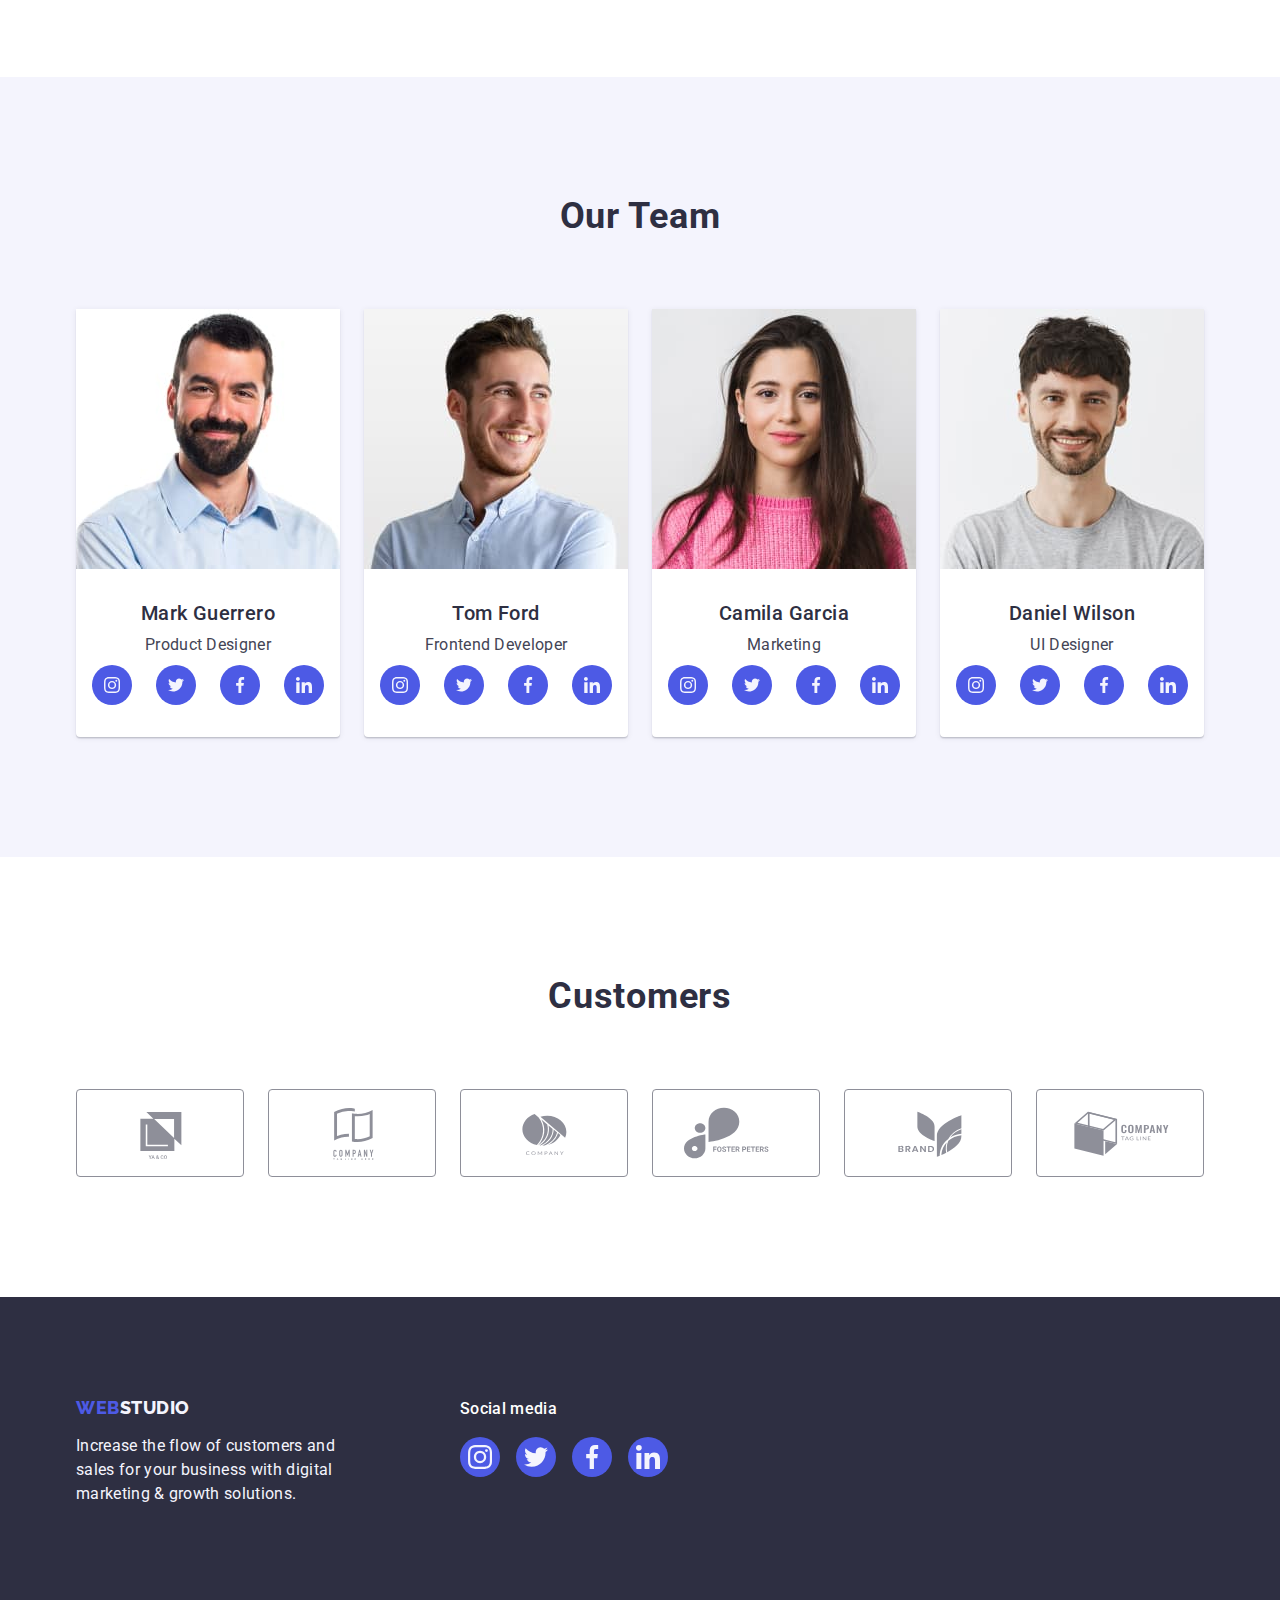
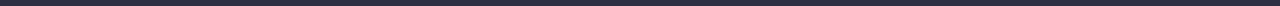
==== commit 7927d0ed: "update" ====
--- a/index.html
+++ b/index.html
@@ -61,7 +61,7 @@
       <section class="starting-section background section">
         <div class="container container-one">
           <h1 class="heading-one">Effective Solutions for Your Business</h1>
-          <button url("./modal.js") type="button" class="index-s-one-button" data-modal-open>
+          <button url(./js/modal.js) type="button" class="index-s-one-button" data-modal-open>
             Order Service
           </button>
         </div>
@@ -610,7 +610,11 @@
     </footer>
 <div class="backdrop is-hidden" data-modal>
   <div class="modal">
-    <button type="button" class="close-button" data-modal-close></button>
+    <button type="button" class="close-button" data-modal-close>
+      <svg class="icon-close-button" xmlns="http://www.w3.org/2000/svg" width="8" height="8" viewBox="0 0 8 8">
+        <use href="./images/icons.svg#icon-close-black"></use>
+      </svg>
+    </button>
   </div>
 </div>
 
--- a/css/styles.css
+++ b/css/styles.css
@@ -101,6 +101,8 @@
   font-weight: 500;
   letter-spacing: 0.02em;
   padding: 24px 0;
+
+  transition: color 250ms cubic-bezier(0.4, 0, 0.2, 1);
 }
 
 .menu-item {
@@ -217,6 +219,7 @@
 display:flex;
 justify-content: center;
 align-items: center;
+transition: background-color 250ms cubic-bezier(0.4, 0, 0.2, 1);
 }
 
 .sm-icon-f:hover, .sm-icon-f:focus {
@@ -275,6 +278,7 @@
   border-radius: 4px;
   box-shadow: 0px 4px 4px 0px rgba(0, 0, 0, 0.15);
   min-width: 169px;
+  transition: background-color 250ms cubic-bezier(0.4, 0, 0.2, 1), border 250ms cubic-bezier(0.4, 0, 0.2, 1);
 }
 
 .index-s-one-button:hover, .index-s-one-button:focus {
@@ -445,6 +449,7 @@
 display:flex;
 justify-content: center;
 align-items: center;
+transition: background-color 250ms cubic-bezier(0.4, 0, 0.2, 1);
 }
 
 .sm-icon:hover, .sm-icon:focus {
@@ -491,6 +496,7 @@
 width: 100%;
 height: 100%;
 color: var(--subtle-text);
+transition: background-color 250ms cubic-bezier(0.4, 0, 0.2, 1), color 250ms cubic-bezier(0.4, 0, 0.2, 1);
 }
 
 .icon:hover, .icon:focus {
@@ -540,6 +546,8 @@
   padding: 12px 24px;
   border-radius: 4px;
   border: 1px solid var(--accent);
+
+  transition: background-color 250ms cubic-bezier(0.4, 0, 0.2, 1), color 250ms cubic-bezier(0.4, 0, 0.2, 1), border 250ms cubic-bezier(0.4, 0, 0.2, 1), box-shadow 250ms cubic-bezier(0.4, 0, 0.2, 1);
 }
 
 .button:hover,
@@ -568,6 +576,7 @@
 
 .aplication-link {
   display: block;
+  transition: box-shadow 250ms cubic-bezier(0.4, 0, 0.2, 1);
 }
 
 .aplication-link:hover, .aplication-link:focus {
@@ -590,7 +599,31 @@
   margin-bottom: 8px;
 }
 
-
+.box {
+position: relative;
+overflow: hidden;
+}
+
+.box-p {
+  position: absolute;
+height: 100%;
+width: 100%;
+background-color: var(--primary-brand);
+padding: 40px 32px;
+color: var(--light);
+letter-spacing: 0.02em;
+line-height: 1.5;
+top: 0;
+font-size: 16px;
+
+transform: translateY(100%);
+transition: transform 250ms cubic-bezier(0.4, 0, 0.2, 1);
+}
+
+.aplication-link:hover .box-p,
+.aplication-link:focus .box-p {
+  transform: translateY(0%);
+}
 
 /* ______________________________________________ M O D A L _____________________________*/
 
@@ -602,8 +635,12 @@
 
 .backdrop {
 background: var(--modal-overlay, rgba(46, 47, 66, 0.40));
-position:relative;
-z-index: 40;
+position: fixed;
+top: 0;
+left: 0;
+width: 100%;
+height: 100%;
+transition: opacity 250ms cubic-bezier(0.4, 0, 0.2, 1), visibility opacity 250ms cubic-bezier(0.4, 0, 0.2, 1);
 }
 
 .modal {
@@ -614,11 +651,11 @@
 border-radius: 4px;
 background: var(--DAIRY, #FCFCFC);
 box-shadow: 0px 2px 1px 0px rgba(0, 0, 0, 0.20), 0px 1px 3px 0px rgba(0, 0, 0, 0.12), 0px 1px 1px 0px rgba(0, 0, 0, 0.14);
-z-index: 50;
+z-index: 100;
 position: absolute;
-  top: 50%;
-  left: 50%;
-  transform: translate(-50%, -50%);
+top: 50%;
+left: 50%;
+transform: translate(-50%, -50%);
 }
 
 .close-button {
@@ -626,7 +663,7 @@
 border-radius: 50%;
 height: 24px;
 width: 24px;
-color: var(--accent);
+background-color: var(--accent);
 border: 1px solid rgba(0, 0, 0, 0.10);
 top: 24px;
 right: 24px;
@@ -634,4 +671,19 @@
 align-items: center;
 justify-content: center;
 padding: 0;
+cursor: pointer;
+
+transition: background-color 250ms cubic-bezier(0.4, 0, 0.2, 1),
+border 250ms cubic-bezier(0.4, 0, 0.2, 1);
+}
+
+.close-button:hover, 
+.close-button:focus {
+background-color: var(--pressed-state);
+border: none;
+fill: var(--white-background);
+}
+
+.icon-close-button {
+transition: fill 250ms cubic-bezier(0.4, 0, 0.2, 1);
 }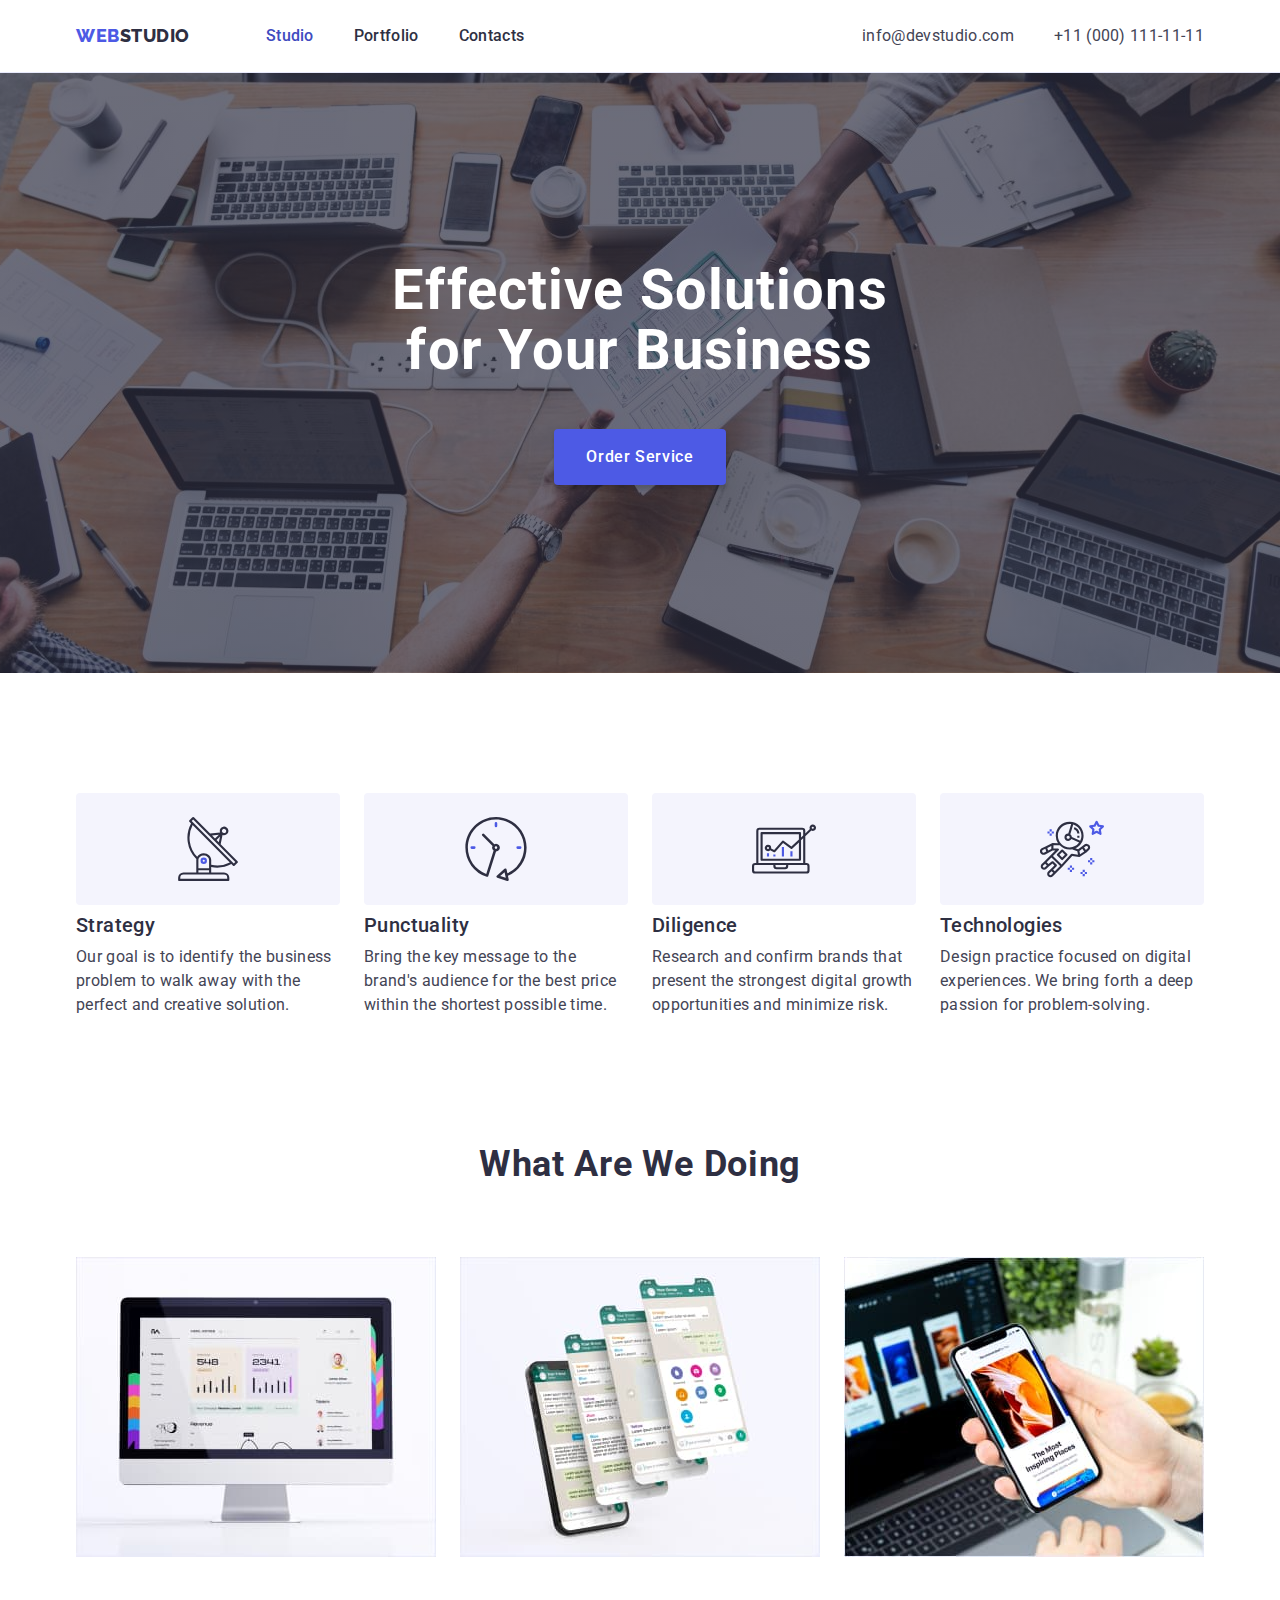
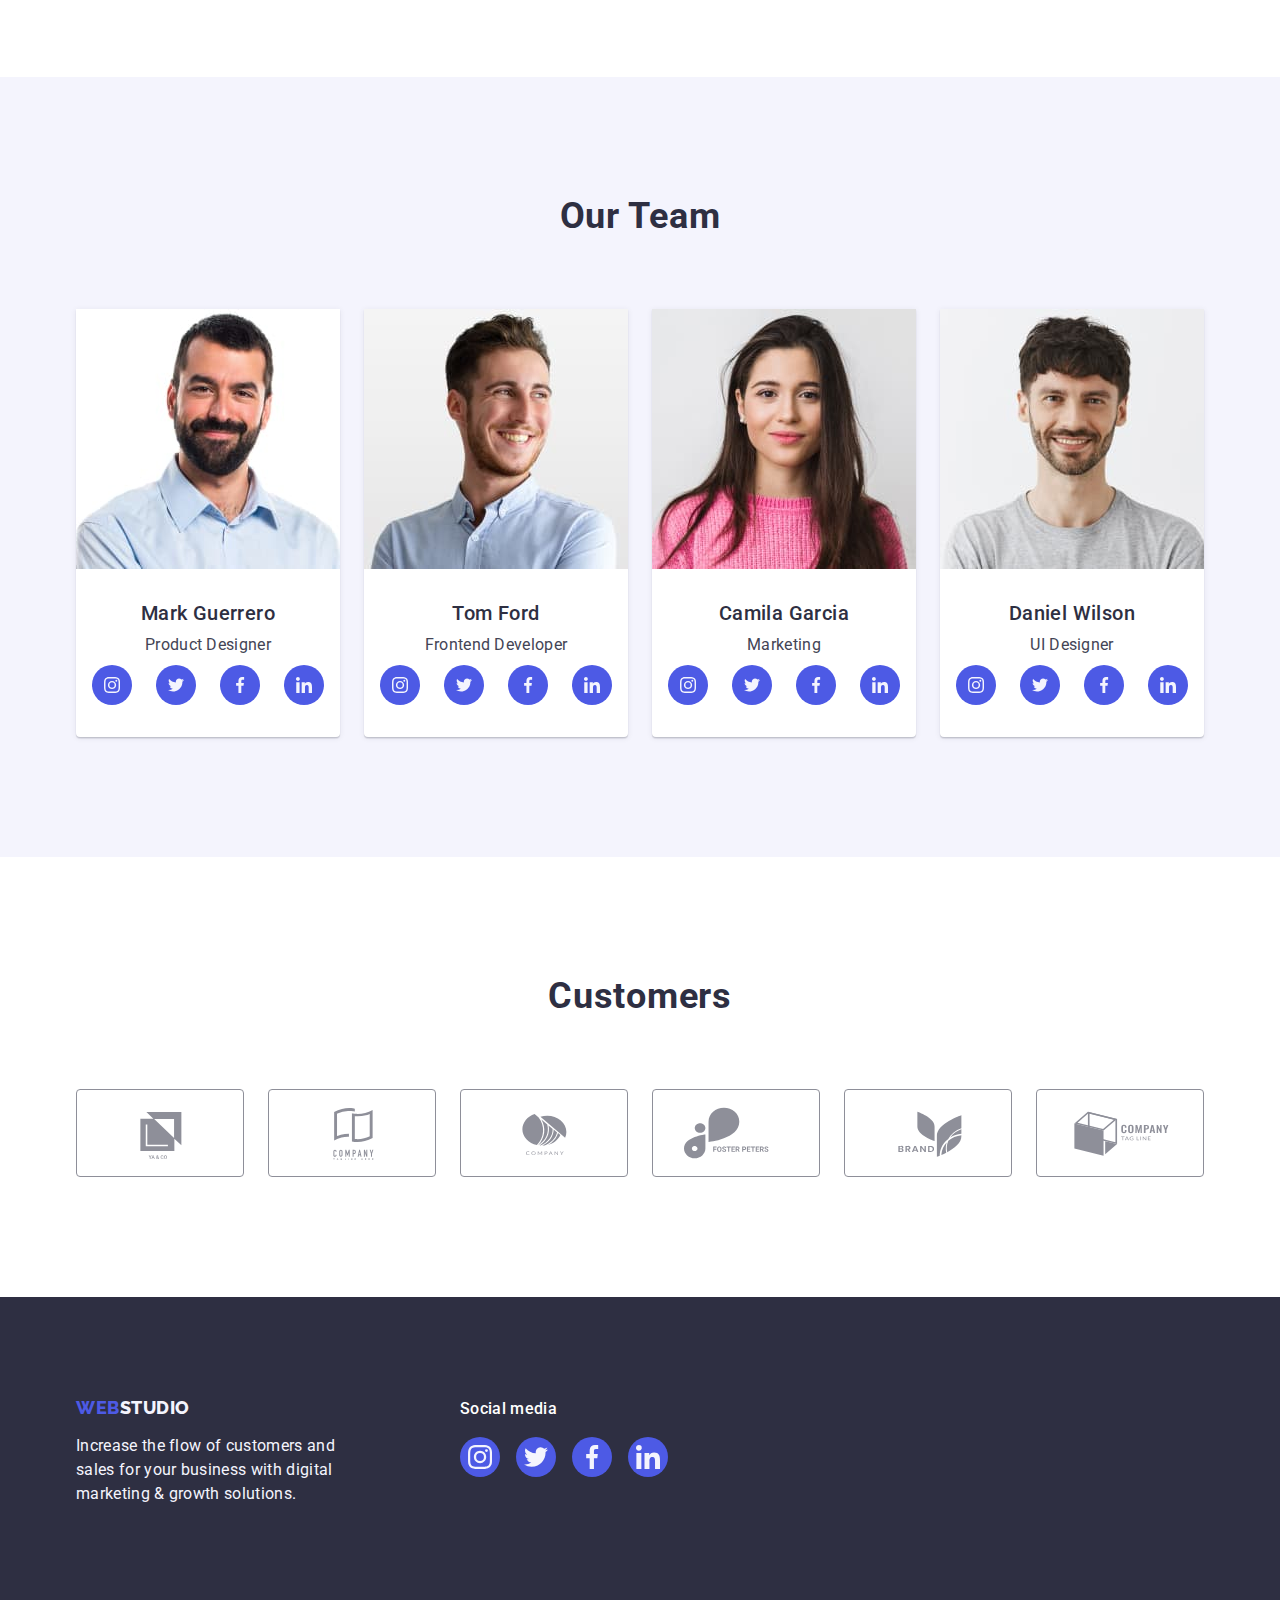
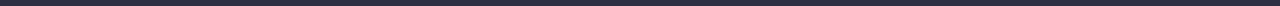
==== commit 27ed1ec1: "change" ====
--- a/index.html
+++ b/index.html
@@ -29,7 +29,7 @@
           >
           <ul class="menu list">
             <li class="menu-item">
-              <a href="./index.html" class="menu-link link">Studio</a>
+              <a href="./index.html" class="menu-link underline link">Studio</a>
             </li>
             <li class="menu-item">
               <a href="./portfolio.html" class="menu-link link">Portfolio</a>
@@ -61,7 +61,7 @@
       <section class="starting-section background section">
         <div class="container container-one">
           <h1 class="heading-one">Effective Solutions for Your Business</h1>
-          <button url(./js/modal.js) type="button" class="index-s-one-button" data-modal-open>
+          <button type="button" class="index-s-one-button" data-modal-open>
             Order Service
           </button>
         </div>
@@ -608,15 +608,21 @@
         </div>
       </div>
     </footer>
-<div class="backdrop is-hidden" data-modal>
-  <div class="modal">
-    <button type="button" class="close-button" data-modal-close>
-      <svg class="icon-close-button" xmlns="http://www.w3.org/2000/svg" width="8" height="8" viewBox="0 0 8 8">
-        <use href="./images/icons.svg#icon-close-black"></use>
-      </svg>
-    </button>
-  </div>
-</div>
+    <div class="backdrop is-hidden" data-modal>
+      <div class="modal">
+        <button type="button" class="close-button" data-modal-close>
+          <svg
+            class="icon-close-button"
+            xmlns="http://www.w3.org/2000/svg"
+            width="8"
+            height="8"
+            viewBox="0 0 8 8"
+          >
+            <use href="./images/icons.svg#icon-close-black"></use>
+          </svg>
+        </button>
+      </div>
+    </div>
 
     <script src="./js/modal.js"></script>
   </body>
--- a/css/styles.css
+++ b/css/styles.css
@@ -83,16 +83,12 @@
 .nav {
   display: flex;
   align-items: center;
-  margin-right: 332px;
+  margin-right: auto;
 }
 
 .menu {
   display: flex;
-  flex-direction: row;
-  justify-content: flex-start;
-  align-items: flex-start;
-  flex-shrink: 0;
-  gap: var(--gap-header);
+    gap: var(--gap-header);
   }
 
 .menu-link {
@@ -103,11 +99,36 @@
   padding: 24px 0;
 
   transition: color 250ms cubic-bezier(0.4, 0, 0.2, 1);
-}
+    
+}
+
+.menu-link:hover,
+.menu-link:focus {
+  color: var(--pressed-state);
+
+}
+
+.underline {
+position: relative;
+color: var(--pressed-state);
+transition: color 250ms cubic-bezier(0.4, 0, 0.2, 1);
+}
+
+.underline::after {
+  content: '';
+  position: absolute;
+  left: 0;
+  bottom: -1px;
+  height: 4px;
+  width: 100%;
+  color: var(--pressed-state);
+  border-radius: 2px;
+  }
+
 
 .menu-item {
   padding: 24px 0;
-}
+  }
 
 nav .logo {
   font-family: Raleway, sans-serif;
@@ -124,17 +145,7 @@
   color: var(--dark);
 }
 
-.menu-link:hover,
-.menu-link:focus {
-  color: var(--pressed-state);
-  display: flex;
-  padding-top: 0;
-  padding-bottom: 0;
-  flex-direction: column;
-  align-items: flex-start;
-  flex-shrink: 0;
-  gap: var(--gap-header);
-}
+
 
 .address {
   display: flex;
@@ -147,15 +158,14 @@
 
 .mail-tel {
   color: var(--text);
-}
-
-.mail-tel:hover {
-  color: var(--pressed-state);
-}
-
+  transition: color 250ms cubic-bezier(0.4, 0, 0.2, 1);
+}
+
+.mail-tel:hover,
 .mail-tel:focus {
   color: var(--pressed-state);
 }
+
 
 .logo {
   font-family: Raleway, sans-serif;
@@ -278,7 +288,7 @@
   border-radius: 4px;
   box-shadow: 0px 4px 4px 0px rgba(0, 0, 0, 0.15);
   min-width: 169px;
-  transition: background-color 250ms cubic-bezier(0.4, 0, 0.2, 1), border 250ms cubic-bezier(0.4, 0, 0.2, 1);
+  transition: background-color 250ms cubic-bezier(0.4, 0, 0.2, 1);
 }
 
 .index-s-one-button:hover, .index-s-one-button:focus {
@@ -496,7 +506,7 @@
 width: 100%;
 height: 100%;
 color: var(--subtle-text);
-transition: background-color 250ms cubic-bezier(0.4, 0, 0.2, 1), color 250ms cubic-bezier(0.4, 0, 0.2, 1);
+transition: border-color 250ms cubic-bezier(0.4, 0, 0.2, 1), color 250ms cubic-bezier(0.4, 0, 0.2, 1);
 }
 
 .icon:hover, .icon:focus {
@@ -547,7 +557,7 @@
   border-radius: 4px;
   border: 1px solid var(--accent);
 
-  transition: background-color 250ms cubic-bezier(0.4, 0, 0.2, 1), color 250ms cubic-bezier(0.4, 0, 0.2, 1), border 250ms cubic-bezier(0.4, 0, 0.2, 1), box-shadow 250ms cubic-bezier(0.4, 0, 0.2, 1);
+  transition: background-color 250ms cubic-bezier(0.4, 0, 0.2, 1), color 250ms cubic-bezier(0.4, 0, 0.2, 1), border-color 250ms cubic-bezier(0.4, 0, 0.2, 1), box-shadow 250ms cubic-bezier(0.4, 0, 0.2, 1);
 }
 
 .button:hover,
@@ -640,13 +650,13 @@
 left: 0;
 width: 100%;
 height: 100%;
-transition: opacity 250ms cubic-bezier(0.4, 0, 0.2, 1), visibility opacity 250ms cubic-bezier(0.4, 0, 0.2, 1);
+transition: opacity 250ms cubic-bezier(0.4, 0, 0.2, 1), visibility 250ms cubic-bezier(0.4, 0, 0.2, 1);
 }
 
 .modal {
 background-color: var(--modal-background);
 width: 408px;
-height: 584px;
+min-height: 584px;
 flex-shrink: 0;
 border-radius: 4px;
 background: var(--DAIRY, #FCFCFC);
@@ -656,6 +666,7 @@
 top: 50%;
 left: 50%;
 transform: translate(-50%, -50%);
+transition: transform 250ms cubic-bezier(0.4, 0, 0.2, 1);
 }
 
 .close-button {
